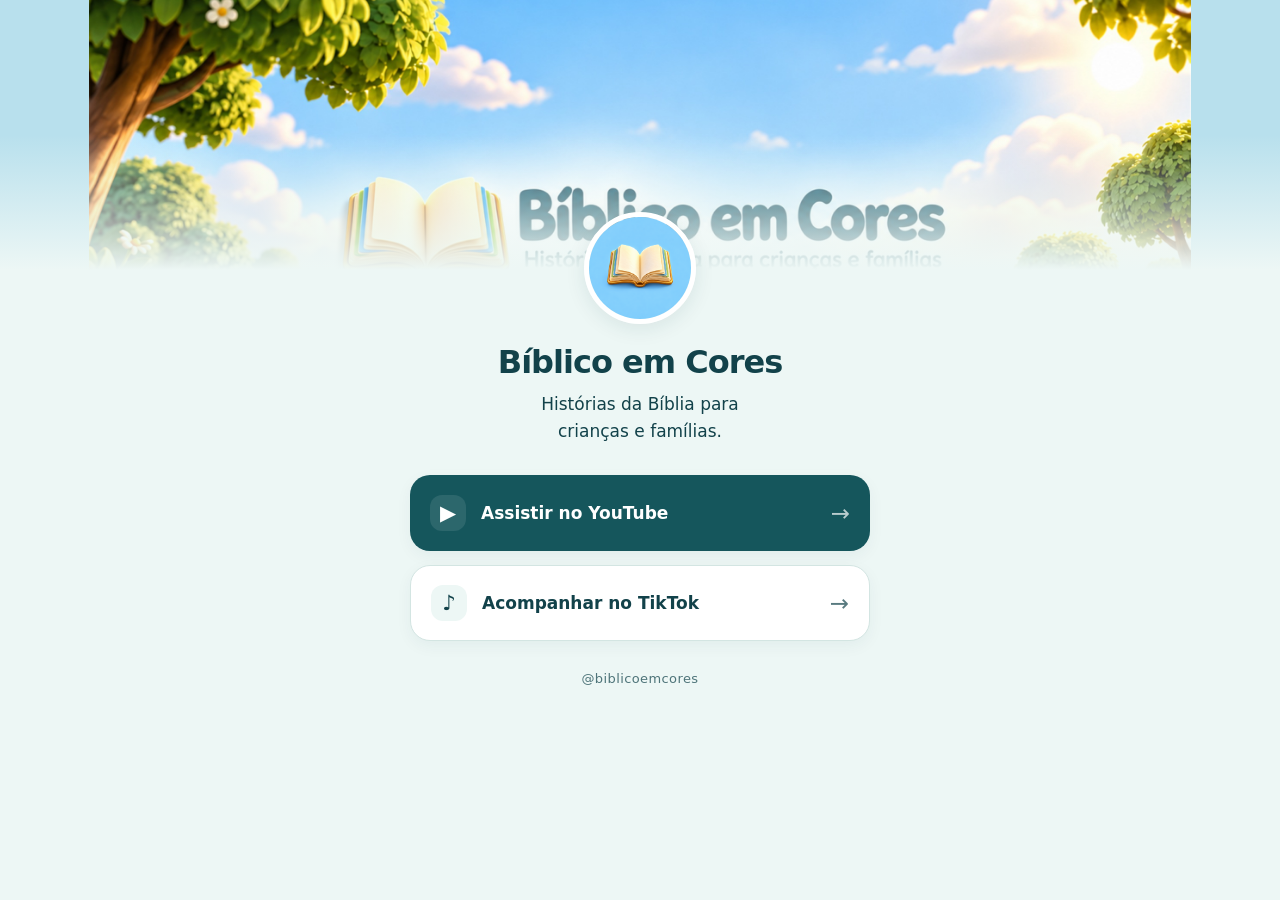
==== biblicoemcores/index.html @ 338b5552 "Add Biblico em Cores bio links page" ====
<!doctype html>
<html lang="pt-BR">
<head>
<meta charset="utf-8">
<meta name="viewport" content="width=device-width, initial-scale=1">
<meta name="description" content="Conheça os canais de Bíblico em Cores: histórias da Bíblia para crianças e famílias.">
<meta name="theme-color" content="#edf7f5">
<title>Bíblico em Cores — nossos canais</title>
<style>
*{box-sizing:border-box}body{margin:0;background:#edf7f5;color:#12424a;font-family:system-ui,-apple-system,BlinkMacSystemFont,"Segoe UI",sans-serif;min-height:100svh}.garden{height:220px;background:url('assets/capa.jpg') center 21%/cover no-repeat;position:relative}.garden:after{content:'';position:absolute;inset:0;background:linear-gradient(transparent 50%,#edf7f5)}main{width:min(100% - 40px,460px);margin:-52px auto 0;text-align:center;position:relative;padding-bottom:40px}.avatar{width:112px;height:112px;border-radius:50%;border:5px solid #fff;box-shadow:0 5px 20px #17444b18;display:block;margin:auto}h1{font-size:32px;letter-spacing:-1px;margin:20px 0 10px;line-height:1.15}.intro{font-size:17px;line-height:1.6;margin:0 auto 30px;max-width:320px}.links{display:grid;gap:14px}.link{min-height:76px;border-radius:20px;padding:18px 20px;display:flex;align-items:center;gap:15px;text-align:left;text-decoration:none;box-shadow:0 5px 16px #17444b0d;transition:transform .15s}.link:hover{transform:translateY(-2px)}.link:focus-visible{outline:3px solid #bd7915;outline-offset:5px}.primary{background:#15565c;color:#fff}.secondary{background:#fff;color:#12424a;border:1px solid #d3e5e2}.icon{width:36px;height:36px;flex-shrink:0;display:grid;place-items:center;border-radius:12px;background:#ffffff19;font-size:21px}.secondary .icon{background:#edf7f5}.label{font-size:17px;font-weight:700;line-height:1.35;flex:1}.arrow{font-size:23px;opacity:.7}.handle{font-size:13px;letter-spacing:.4px;margin:30px 0 0;color:#4e7479}@media(min-width:700px){.garden{height:270px;background-size:auto 620px;background-color:#b8e0ed}main{margin-top:-58px}}@media(prefers-reduced-motion:reduce){.link{transition:none}}
</style>
</head>
<body>
<div class="garden" aria-hidden="true"></div>
<main>
<img class="avatar" src="assets/perfil.png" alt="Marca de Bíblico em Cores: livro aberto em fundo azul" width="112" height="112">
<h1>Bíblico em Cores</h1>
<p class="intro">Histórias da Bíblia para<br>crianças e famílias.</p>
<nav class="links" aria-label="Nossos canais">
<a class="link primary" href="https://www.youtube.com/@biblicoemcores"><span class="icon" aria-hidden="true">▶</span><span class="label">Assistir no YouTube</span><span class="arrow" aria-hidden="true">→</span></a>
<a class="link secondary" href="https://www.tiktok.com/@biblicoemcores"><span class="icon" aria-hidden="true">♪</span><span class="label">Acompanhar no TikTok</span><span class="arrow" aria-hidden="true">→</span></a>
</nav>
<p class="handle">@biblicoemcores</p>
</main>
</body>
</html>
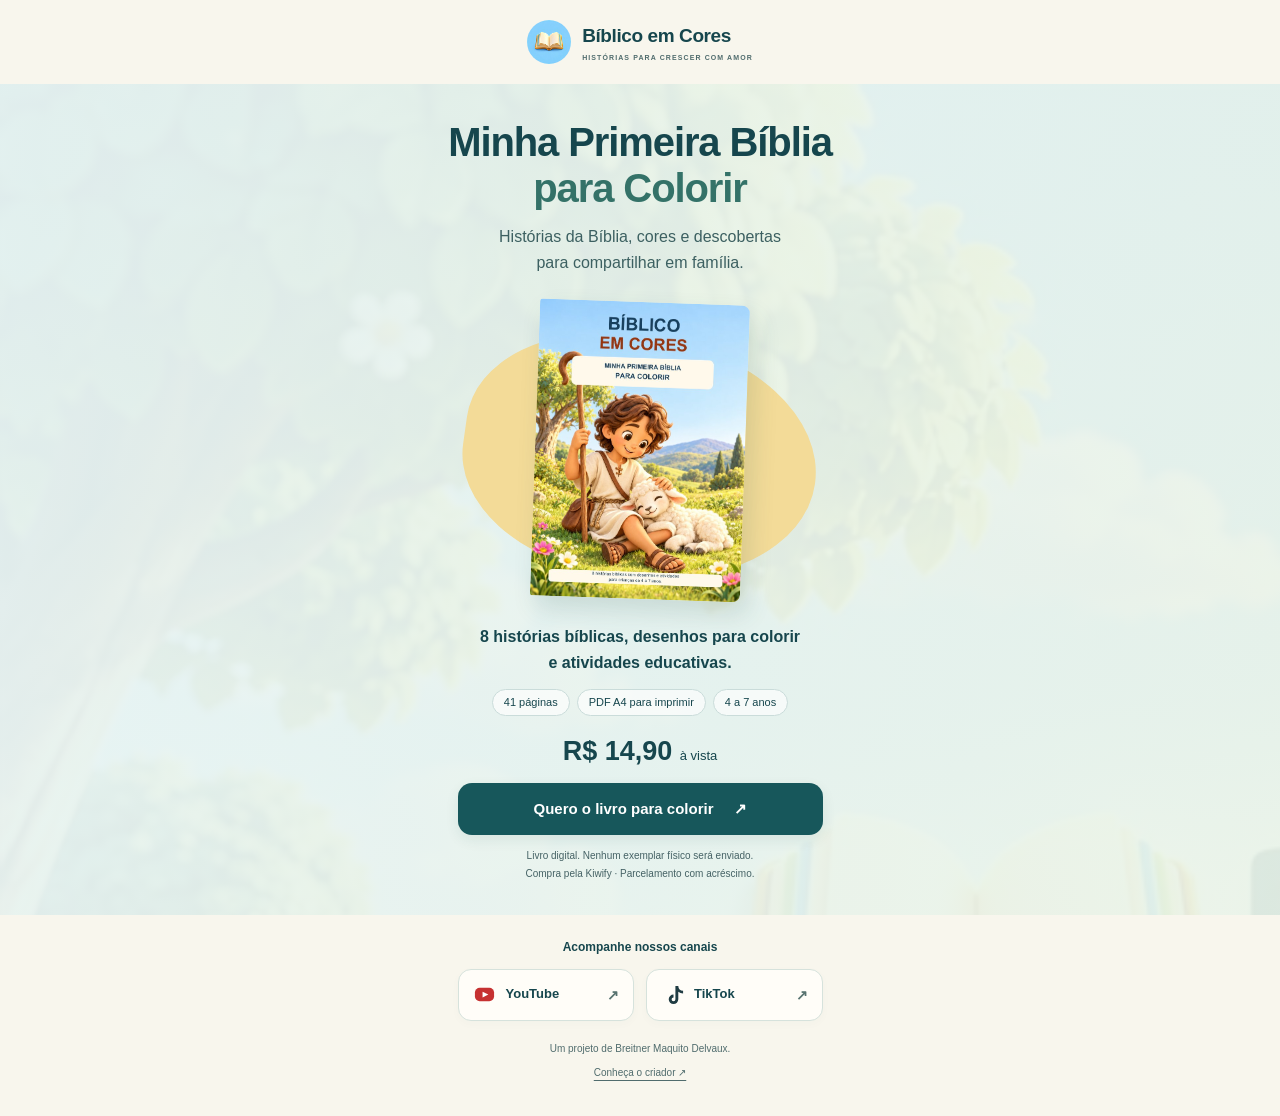
==== commit a372d6b8: "Publish approved concise Biblico em Cores book landing page" ====
--- a/biblicoemcores/index.html
+++ b/biblicoemcores/index.html
@@ -3,24 +3,37 @@
 <head>
 <meta charset="utf-8">
 <meta name="viewport" content="width=device-width, initial-scale=1">
-<meta name="description" content="Conheça os canais de Bíblico em Cores: histórias da Bíblia para crianças e famílias.">
-<meta name="theme-color" content="#edf7f5">
-<title>Bíblico em Cores — nossos canais</title>
-<style>
-*{box-sizing:border-box}body{margin:0;background:#edf7f5;color:#12424a;font-family:system-ui,-apple-system,BlinkMacSystemFont,"Segoe UI",sans-serif;min-height:100svh}.garden{height:220px;background:url('assets/capa.jpg') center 21%/cover no-repeat;position:relative}.garden:after{content:'';position:absolute;inset:0;background:linear-gradient(transparent 50%,#edf7f5)}main{width:min(100% - 40px,460px);margin:-52px auto 0;text-align:center;position:relative;padding-bottom:40px}.avatar{width:112px;height:112px;border-radius:50%;border:5px solid #fff;box-shadow:0 5px 20px #17444b18;display:block;margin:auto}h1{font-size:32px;letter-spacing:-1px;margin:20px 0 10px;line-height:1.15}.intro{font-size:17px;line-height:1.6;margin:0 auto 30px;max-width:320px}.links{display:grid;gap:14px}.link{min-height:76px;border-radius:20px;padding:18px 20px;display:flex;align-items:center;gap:15px;text-align:left;text-decoration:none;box-shadow:0 5px 16px #17444b0d;transition:transform .15s}.link:hover{transform:translateY(-2px)}.link:focus-visible{outline:3px solid #bd7915;outline-offset:5px}.primary{background:#15565c;color:#fff}.secondary{background:#fff;color:#12424a;border:1px solid #d3e5e2}.icon{width:36px;height:36px;flex-shrink:0;display:grid;place-items:center;border-radius:12px;background:#ffffff19;font-size:21px}.secondary .icon{background:#edf7f5}.label{font-size:17px;font-weight:700;line-height:1.35;flex:1}.arrow{font-size:23px;opacity:.7}.handle{font-size:13px;letter-spacing:.4px;margin:30px 0 0;color:#4e7479}@media(min-width:700px){.garden{height:270px;background-size:auto 620px;background-color:#b8e0ed}main{margin-top:-58px}}@media(prefers-reduced-motion:reduce){.link{transition:none}}
-</style>
+<meta name="description" content="Minha Primeira Bíblia para Colorir: livro digital PDF A4 com 8 histórias bíblicas, desenhos e atividades para crianças de 4 a 7 anos. Conheça o Bíblico em Cores.">
+<meta name="theme-color" content="#f8f6ed">
+<title>Bíblico em Cores — Minha Primeira Bíblia para Colorir</title>
+<link rel="canonical" href="https://tinight.github.io/biblicoemcores/">
+<meta property="og:type" content="website">
+<meta property="og:locale" content="pt_BR">
+<meta property="og:title" content="Bíblico em Cores — Minha Primeira Bíblia para Colorir">
+<meta property="og:description" content="Histórias, cores e descobertas para compartilhar em família. Livro digital com 41 páginas para crianças de 4 a 7 anos.">
+<meta property="og:url" content="https://tinight.github.io/biblicoemcores/">
+<meta property="og:image" content="https://tinight.github.io/biblicoemcores/assets/livro-capa.jpg">
+<meta property="og:image:alt" content="Capa oficial de Minha Primeira Bíblia para Colorir, com Davi e uma ovelhinha no campo">
+<meta name="twitter:card" content="summary_large_image">
+<link rel="stylesheet" href="styles.css">
 </head>
 <body>
-<div class="garden" aria-hidden="true"></div>
-<main>
-<img class="avatar" src="assets/perfil.png" alt="Marca de Bíblico em Cores: livro aberto em fundo azul" width="112" height="112">
-<h1>Bíblico em Cores</h1>
-<p class="intro">Histórias da Bíblia para<br>crianças e famílias.</p>
-<nav class="links" aria-label="Nossos canais">
-<a class="link primary" href="https://www.youtube.com/@biblicoemcores"><span class="icon" aria-hidden="true">▶</span><span class="label">Assistir no YouTube</span><span class="arrow" aria-hidden="true">→</span></a>
-<a class="link secondary" href="https://www.tiktok.com/@biblicoemcores"><span class="icon" aria-hidden="true">♪</span><span class="label">Acompanhar no TikTok</span><span class="arrow" aria-hidden="true">→</span></a>
-</nav>
-<p class="handle">@biblicoemcores</p>
+<a class="skip" href="#conteudo">Ir para o conteúdo</a>
+<header class="header"><a class="brand" href="#inicio"><img src="assets/perfil-web.jpg" alt="" width="44" height="44"><span>Bíblico em Cores<small>HISTÓRIAS PARA CRESCER COM AMOR</small></span></a></header>
+<main id="conteudo">
+  <section class="hero" id="inicio" aria-labelledby="titulo">
+    <div class="content">
+      <h1 id="titulo">Minha Primeira Bíblia<br><em>para Colorir</em></h1>
+      <p class="lead">Histórias da Bíblia, cores e descobertas<br class="desktop-break"> para compartilhar em família.</p>
+      <div class="book-stage"><div class="book-halo" aria-hidden="true"></div><img class="book-cover" src="assets/livro-capa.jpg" width="637" height="900" alt="Capa oficial de Minha Primeira Bíblia para Colorir, com Davi e uma ovelhinha no campo" fetchpriority="high"></div>
+      <p class="contents">8 histórias bíblicas, desenhos para colorir<br class="desktop-break"> e atividades educativas.</p>
+      <ul class="pills" aria-label="Características do livro"><li>41 páginas</li><li>PDF A4 para imprimir</li><li>4 a 7 anos</li></ul>
+      <p class="price">R$ 14,90 <span>à vista</span></p>
+      <a class="button" href="https://pay.kiwify.com.br/JuXYeyq">Quero o livro para colorir <span aria-hidden="true">↗</span></a>
+      <p class="purchase-note">Livro digital. Nenhum exemplar físico será enviado.<br>Compra pela Kiwify · Parcelamento com acréscimo.</p>
+    </div>
+  </section>
 </main>
+<footer class="footer"><p class="channels-label">Acompanhe nossos canais</p><nav class="social-links" aria-label="Canais do Bíblico em Cores"><a class="social youtube" href="https://www.youtube.com/@biblicoemcores"><span class="social-icon" aria-hidden="true"><svg viewBox="0 0 24 24"><rect x="2" y="5" width="20" height="14" rx="5" fill="currentColor"/><path d="m10 9 6 3-6 3Z" fill="white"/></svg></span><span>YouTube</span><span class="social-arrow" aria-hidden="true">↗</span></a><a class="social tiktok" href="https://www.tiktok.com/@biblicoemcores"><span class="social-icon" aria-hidden="true"><svg viewBox="0 0 24 24"><path d="M14 3h3c0 3 2 5 5 5v3a9 9 0 0 1-5-2v8a5 5 0 1 1-5-5v3a2 2 0 1 0 2 2Z" fill="currentColor"/></svg></span><span>TikTok</span><span class="social-arrow" aria-hidden="true">↗</span></a></nav><p>Um projeto de Breitner Maquito Delvaux.</p><a class="creator" href="https://www.instagram.com/breitnermaquito/">Conheça o criador ↗</a></footer>
 </body>
 </html>
--- a/biblicoemcores/styles.css
+++ b/biblicoemcores/styles.css
@@ -0,0 +1,2 @@
+:root{--ink:#16464d;--muted:#506c6d;--cream:#f8f6ed;--teal:#17575b}*{box-sizing:border-box}html{scroll-behavior:smooth}body{margin:0;background:var(--cream);color:var(--ink);font-family:ui-rounded,"Trebuchet MS","Segoe UI",sans-serif;line-height:1.6}a{color:inherit}a:focus-visible{outline:3px solid #a96508;outline-offset:5px}.header{display:flex;justify-content:center;padding:20px}.brand{display:flex;gap:11px;align-items:center;text-decoration:none;font-size:19px;font-weight:700;letter-spacing:-.4px}.brand img{border-radius:50%;display:block}.brand small{display:block;font-size:7px;letter-spacing:1.1px;color:var(--muted);margin-top:1px}.hero{background:linear-gradient(110deg,#e7f4f5f7,#eaf3e8ef),url('assets/jardim-web.jpg') left top/auto 1800px;padding:35px 20px 32px}.content{max-width:560px;margin:auto;text-align:center}h1{font-size:40px;line-height:1.15;letter-spacing:-1.1px;margin:0 0 13px}h1 em{font-style:normal;color:#347268}.lead{font-size:16px;color:#3c6061;margin:0 0 25px;line-height:1.65}.book-stage{position:relative;isolation:isolate;width:300px;max-width:100%;margin:0 auto 26px;padding:0 28px}.book-halo{position:absolute;z-index:-1;inset:12% -9% 7%;background:#f3db98;border-radius:46% 54% 52% 48%;transform:rotate(8deg)}.book-cover{display:block;width:210px;height:auto;max-width:100%;margin:auto;border-radius:3px 8px 8px 3px;box-shadow:7px 12px 25px #315f5228;transform:rotate(2deg)}.contents{font-size:16px;font-weight:600;line-height:1.6;margin:0 0 13px}.pills{padding:0;list-style:none;display:flex;justify-content:center;gap:7px;flex-wrap:wrap;margin:0 0 19px}.pills li{font-size:11px;background:#ffffffa8;border:1px solid #cadcda;border-radius:24px;padding:4px 11px}.price{font-size:27px;font-weight:700;line-height:1.2;margin:0 0 15px}.price span{font-size:13px;font-weight:400}.button{display:flex;align-items:center;justify-content:center;gap:20px;max-width:365px;min-height:52px;margin:auto;border-radius:14px;background:var(--teal);color:white;text-decoration:none;font-size:15px;font-weight:700;padding:13px 20px;box-shadow:0 5px 14px #17494b15}.button:hover{background:#0e4448}.purchase-note{font-size:10px;line-height:1.8;color:#456265;margin:12px 0 0}.footer{text-align:center;padding:23px 20px 27px;color:var(--muted)}.footer nav{display:flex;justify-content:center;gap:24px;font-size:12px}.footer a{text-underline-offset:4px;display:inline-block;padding:8px 4px}.footer p{font-size:10px;margin:10px 0 0}.creator{font-size:10px}.skip{position:absolute;top:-100px;left:12px;z-index:10;background:#fff;padding:12px}.skip:focus{top:10px}@media(max-width:480px){.header{padding:16px}.brand{font-size:18px}.hero{padding:28px 19px}.content{max-width:360px}h1{font-size:32px;letter-spacing:-.8px}.lead{font-size:14px;margin-bottom:23px}.book-stage{width:270px;margin-bottom:24px}.book-cover{width:180px}.contents{font-size:14px}.pills{gap:5px;margin-bottom:18px}.pills li{font-size:10px;padding:4px 8px}.price{font-size:25px}.button{font-size:14px;min-height:50px}.purchase-note{font-size:10px}.footer{padding-top:16px}}@media(max-width:350px){.desktop-break{display:none}.pills li{font-size:9px}h1{font-size:29px}}@media(prefers-reduced-motion:reduce){html{scroll-behavior:auto}}
+.footer .channels-label{font-size:12px;font-weight:700;color:var(--ink);margin:0 0 12px}.footer .social-links{display:grid;grid-template-columns:1fr 1fr;gap:12px;max-width:365px;margin:0 auto 20px}.footer .social{display:flex;align-items:center;gap:9px;min-height:52px;padding:12px 14px;background:#fffdf8;border:1px solid #d6e2dc;border-radius:13px;text-decoration:none;font-size:13px;font-weight:700;color:var(--ink);box-shadow:0 3px 10px #16464d06}.social-icon{display:grid;place-items:center;flex-shrink:0;width:24px;height:24px}.social-icon svg{width:23px;height:23px}.youtube .social-icon{color:#c63131}.tiktok .social-icon{color:#203c43}.social-arrow{margin-left:auto;font-size:14px;color:#587370}.footer .social:hover{background:#edf4ed;border-color:#9bbcb5}.footer .social:focus-visible{outline:3px solid #a96508;outline-offset:4px}@media(max-width:350px){.footer .social-links{gap:8px}.footer .social{padding:11px 9px;font-size:12px;gap:6px}}
